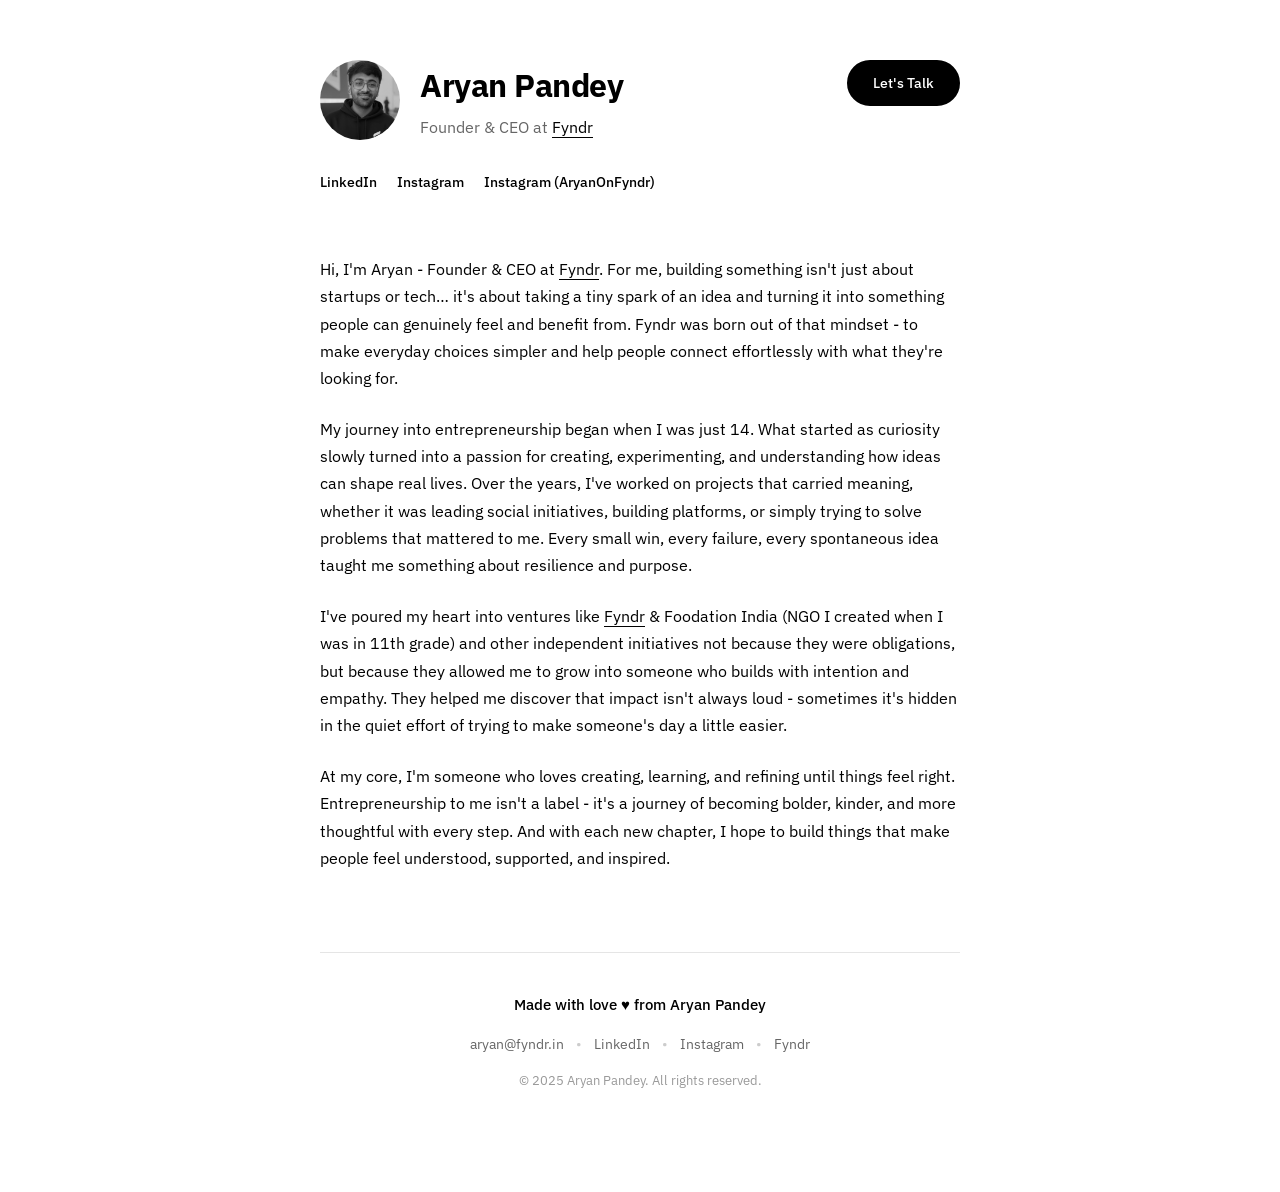
==== index.html @ f98ff325 "first commit" ====
<!DOCTYPE html>
<html lang="en">

<head>
    <meta charset="UTF-8">
    <meta name="viewport" content="width=device-width, initial-scale=1.0">
    <title>Aryan Pandey</title>
    <meta name="description"
        content="Hi, I'm Aryan - Founder & CEO at Fyndr. Building something isn't just about startups or tech… it's about taking a tiny spark of an idea and turning it into something people can genuinely feel and benefit from.">
    <link rel="preconnect" href="https://fonts.googleapis.com">
    <link rel="preconnect" href="https://fonts.gstatic.com" crossorigin>
    <link href="https://fonts.googleapis.com/css2?family=IBM+Plex+Sans:wght@400;500;600;700&display=swap"
        rel="stylesheet">
    <link rel="stylesheet" href="style.css">
</head>

<body>
    <div class="container">
        <!-- Header with CTA -->
        <header class="header">
            <div class="header-content">
                <div class="profile-section">
                    <img src="aryan.png" alt="Aryan Pandey" class="profile-image">
                    <div class="profile-info">
                        <h1 class="name">Aryan Pandey</h1>
                        <p class="tagline">Founder & CEO at <a href="https://fyndr.in" target="_blank"
                                rel="noopener noreferrer">Fyndr</a></p>
                    </div>
                </div>

                <!-- CTA Button - Top Right -->
                <a href="https://calendar.google.com/calendar/appointments/schedules/AcZssZ0Wq434iGRXmxWW8TnCxsLDe1CshMpiDgrdRiLkT8-IsBlmLB_USMB3sFmaJnd84EAu_FvEIkn9"
                    target="_blank" rel="noopener noreferrer" class="cta-button">Let's Talk</a>
            </div>

            <!-- Social Links -->
            <div class="social-links">
                <a href="https://www.linkedin.com/in/aryanpandey613/" target="_blank" rel="noopener noreferrer"
                    aria-label="LinkedIn">LinkedIn</a>
                <a href="https://www.instagram.com/aryanpande.y" target="_blank" rel="noopener noreferrer"
                    aria-label="Instagram">Instagram</a>
                <a href="https://www.instagram.com/aryanonfyndr" target="_blank" rel="noopener noreferrer"
                    aria-label="Instagram Fyndr">Instagram (AryanOnFyndr)</a>
            </div>
        </header>

        <!-- Main Content -->
        <main class="content">
            <p>Hi, I'm Aryan - Founder & CEO at <a href="https://fyndr.in" target="_blank"
                    rel="noopener noreferrer">Fyndr</a>. For me, building something isn't just about startups or tech…
                it's about taking a tiny spark of an idea and turning it into something people can genuinely feel and
                benefit from. Fyndr was born out of that mindset - to make everyday choices simpler and help people
                connect effortlessly with what they're looking for.</p>

            <p>My journey into entrepreneurship began when I was just 14. What started as curiosity slowly turned into a
                passion for creating, experimenting, and understanding how ideas can shape real lives. Over the years,
                I've worked on projects that carried meaning, whether it was leading social initiatives, building
                platforms, or simply trying to solve problems that mattered to me. Every small win, every failure, every
                spontaneous idea taught me something about resilience and purpose.</p>

            <p>I've poured my heart into ventures like <a href="https://fyndr.in" target="_blank"
                    rel="noopener noreferrer">Fyndr</a> & Foodation India (NGO I created when I was in 11th grade) and
                other independent initiatives not because they were obligations, but because they allowed me to grow
                into someone who builds with intention and empathy. They helped me discover that impact isn't always
                loud - sometimes it's hidden in the quiet effort of trying to make someone's day a little easier.</p>

            <p>At my core, I'm someone who loves creating, learning, and refining until things feel right.
                Entrepreneurship to me isn't a label - it's a journey of becoming bolder, kinder, and more thoughtful
                with every step. And with each new chapter, I hope to build things that make people feel understood,
                supported, and inspired.</p>
        </main>

        <!-- Footer -->
        <footer class="footer">
            <div class="footer-content">
                <p class="footer-text">Made with love ♥ from Aryan Pandey</p>
                <div class="footer-links">
                    <a href="mailto:aryan@fyndr.in">aryan@fyndr.in</a>
                    <span class="separator">•</span>
                    <a href="https://www.linkedin.com/in/aryanpandey613/" target="_blank"
                        rel="noopener noreferrer">LinkedIn</a>
                    <span class="separator">•</span>
                    <a href="https://www.instagram.com/aryanpande.y" target="_blank"
                        rel="noopener noreferrer">Instagram</a>
                    <span class="separator">•</span>
                    <a href="https://fyndr.in" target="_blank" rel="noopener noreferrer">Fyndr</a>
                </div>
                <p class="footer-copyright">© 2025 Aryan Pandey. All rights reserved.</p>
            </div>
        </footer>
    </div>
</body>

</html>
---- style.css ----
/* ===== Reset & Base ===== */
* {
    margin: 0;
    padding: 0;
    box-sizing: border-box;
}

html {
    scroll-behavior: smooth;
}

body {
    font-family: 'IBM Plex Sans', -apple-system, BlinkMacSystemFont, 'Segoe UI', sans-serif;
    background-color: #ffffff;
    color: #000000;
    line-height: 1.6;
    -webkit-font-smoothing: antialiased;
    -moz-osx-font-smoothing: grayscale;
}

/* ===== Container ===== */
.container {
    max-width: 680px;
    margin: 0 auto;
    padding: 60px 20px;
}

/* ===== Header ===== */
.header {
    margin-bottom: 60px;
}

.header-content {
    display: flex;
    justify-content: space-between;
    align-items: flex-start;
    margin-bottom: 30px;
    gap: 20px;
}

.profile-section {
    display: flex;
    align-items: center;
    gap: 20px;
    flex: 1;
}

.profile-image {
    width: 80px;
    height: 80px;
    border-radius: 50%;
    object-fit: cover;
}

.profile-info {
    flex: 1;
}

.name {
    font-size: 32px;
    font-weight: 700;
    margin-bottom: 4px;
    color: #000000;
    letter-spacing: -0.5px;
}

.tagline {
    font-size: 16px;
    color: #666666;
    font-weight: 400;
}

.tagline a {
    color: #000000;
    text-decoration: none;
    border-bottom: 1px solid #000000;
}

.tagline a:hover {
    opacity: 0.6;
}

/* ===== Social Links ===== */
.social-links {
    display: flex;
    gap: 20px;
    flex-wrap: wrap;
}

.social-links a {
    color: #000000;
    text-decoration: none;
    font-size: 14px;
    font-weight: 500;
    padding-bottom: 2px;
    border-bottom: 1px solid transparent;
    transition: border-color 0.2s ease;
}

.social-links a:hover {
    border-bottom-color: #000000;
}

/* ===== Main Content ===== */
.content {
    font-size: 16px;
    line-height: 1.7;
    color: #000000;
    margin-bottom: 80px;
}

.content p {
    margin-bottom: 24px;
}

.content p:last-of-type {
    margin-bottom: 0;
}

.content a {
    color: #000000;
    text-decoration: none;
    border-bottom: 1px solid #000000;
}

.content a:hover {
    opacity: 0.6;
}

/* ===== CTA Button ===== */
.cta-button {
    display: inline-block;
    padding: 10px 24px;
    background-color: #000000;
    color: #ffffff;
    text-decoration: none;
    font-size: 14px;
    font-weight: 500;
    border-radius: 50px;
    transition: all 0.3s ease;
    border: 2px solid #000000;
    white-space: nowrap;
}

.cta-button:hover {
    background-color: #ffffff;
    color: #000000;
    transform: translateY(-2px);
    box-shadow: 0 4px 12px rgba(0, 0, 0, 0.15);
}

/* ===== Footer ===== */
.footer {
    border-top: 1px solid #e5e5e5;
    padding-top: 40px;
    padding-bottom: 40px;
    margin-top: 60px;
}

.footer-content {
    text-align: center;
}

.footer-text {
    font-size: 15px;
    color: #000000;
    font-weight: 500;
    margin-bottom: 16px;
}

.footer-links {
    display: flex;
    justify-content: center;
    align-items: center;
    gap: 12px;
    margin-bottom: 16px;
    flex-wrap: wrap;
}

.footer-links a {
    color: #666666;
    text-decoration: none;
    font-size: 14px;
    transition: color 0.2s ease;
}

.footer-links a:hover {
    color: #000000;
}

.footer-links .separator {
    color: #cccccc;
    font-size: 14px;
}

.footer-copyright {
    font-size: 13px;
    color: #999999;
}

/* ===== Responsive ===== */
@media (max-width: 640px) {
    .container {
        padding: 40px 20px;
    }

    .header {
        margin-bottom: 40px;
    }

    .header-content {
        flex-direction: column;
        align-items: stretch;
    }

    .profile-section {
        margin-bottom: 20px;
    }

    .profile-image {
        width: 70px;
        height: 70px;
    }

    .name {
        font-size: 24px;
    }

    .tagline {
        font-size: 15px;
    }

    .social-links {
        gap: 16px;
        margin-bottom: 20px;
    }

    .content {
        font-size: 15px;
        margin-bottom: 60px;
    }

    .cta-button {
        width: 100%;
        text-align: center;
        padding: 12px 24px;
    }

    .footer {
        margin-top: 40px;
        padding-top: 30px;
        padding-bottom: 30px;
    }

    .footer-text {
        font-size: 14px;
    }

    .footer-links {
        gap: 8px;
    }

    .footer-links a {
        font-size: 13px;
    }

    .footer-copyright {
        font-size: 12px;
    }
}

/* ===== Selection ===== */
::selection {
    background-color: #000000;
    color: #ffffff;
}

::-moz-selection {
    background-color: #000000;
    color: #ffffff;
}
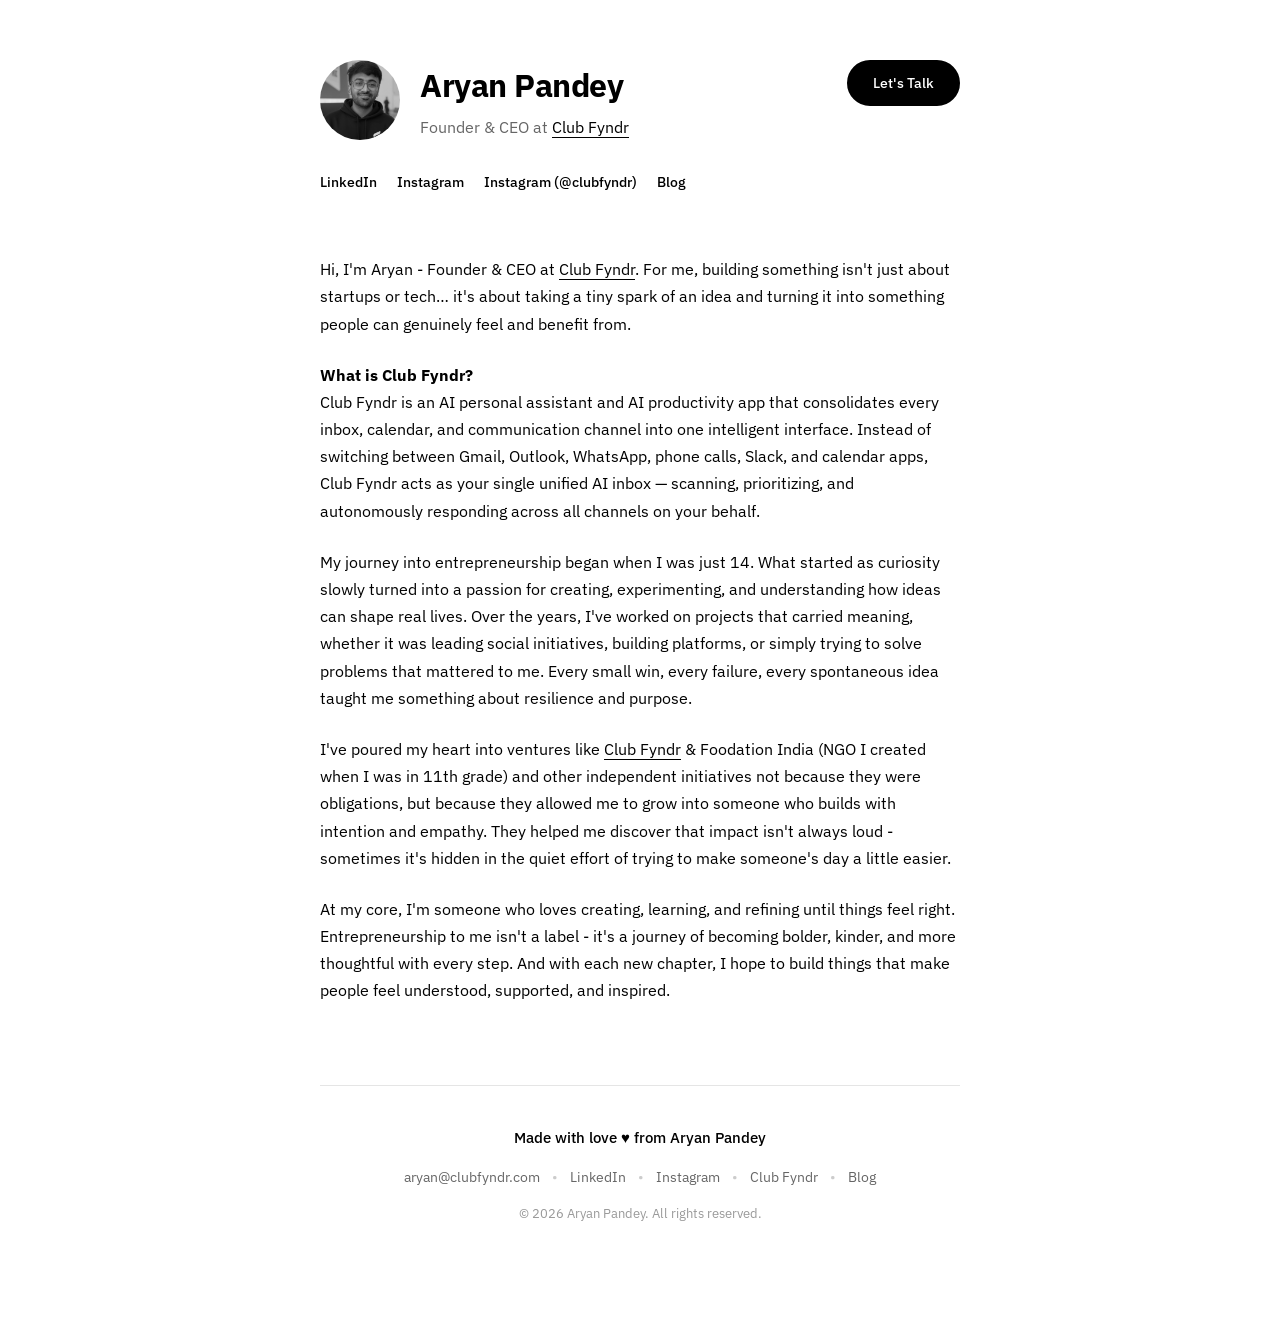
==== commit af94c481: "blogs" ====
--- a/index.html
+++ b/index.html
@@ -6,7 +6,7 @@
     <meta name="viewport" content="width=device-width, initial-scale=1.0">
     <title>Aryan Pandey</title>
     <meta name="description"
-        content="Hi, I'm Aryan - Founder & CEO at Fyndr. Building something isn't just about startups or tech… it's about taking a tiny spark of an idea and turning it into something people can genuinely feel and benefit from.">
+        content="Hi, I'm Aryan - Founder & CEO at Club Fyndr. Building something isn't just about startups or tech… it's about taking a tiny spark of an idea and turning it into something people can genuinely feel and benefit from.">
     <link rel="preconnect" href="https://fonts.googleapis.com">
     <link rel="preconnect" href="https://fonts.gstatic.com" crossorigin>
     <link href="https://fonts.googleapis.com/css2?family=IBM+Plex+Sans:wght@400;500;600;700&display=swap"
@@ -23,8 +23,8 @@
                     <img src="aryan.png" alt="Aryan Pandey" class="profile-image">
                     <div class="profile-info">
                         <h1 class="name">Aryan Pandey</h1>
-                        <p class="tagline">Founder & CEO at <a href="https://fyndr.in" target="_blank"
-                                rel="noopener noreferrer">Fyndr</a></p>
+                        <p class="tagline">Founder & CEO at <a href="https://clubfyndr.com" target="_blank"
+                                rel="noopener noreferrer">Club Fyndr</a></p>
                     </div>
                 </div>
 
@@ -39,18 +39,25 @@
                     aria-label="LinkedIn">LinkedIn</a>
                 <a href="https://www.instagram.com/aryanpande.y" target="_blank" rel="noopener noreferrer"
                     aria-label="Instagram">Instagram</a>
-                <a href="https://www.instagram.com/aryanonfyndr" target="_blank" rel="noopener noreferrer"
-                    aria-label="Instagram Fyndr">Instagram (AryanOnFyndr)</a>
+                <a href="https://www.instagram.com/clubfyndr" target="_blank" rel="noopener noreferrer"
+                    aria-label="Instagram Club Fyndr">Instagram (@clubfyndr)</a>
+                <a href="blogs/">Blog</a>
             </div>
         </header>
 
         <!-- Main Content -->
         <main class="content">
-            <p>Hi, I'm Aryan - Founder & CEO at <a href="https://fyndr.in" target="_blank"
-                    rel="noopener noreferrer">Fyndr</a>. For me, building something isn't just about startups or tech…
+            <p>Hi, I'm Aryan - Founder & CEO at <a href="https://clubfyndr.com" target="_blank"
+                    rel="noopener noreferrer">Club Fyndr</a>. For me, building something isn't just about startups or
+                tech…
                 it's about taking a tiny spark of an idea and turning it into something people can genuinely feel and
-                benefit from. Fyndr was born out of that mindset - to make everyday choices simpler and help people
-                connect effortlessly with what they're looking for.</p>
+                benefit from.</p>
+
+            <p><strong>What is Club Fyndr?</strong><br>
+                Club Fyndr is an AI personal assistant and AI productivity app that consolidates every inbox, calendar,
+                and communication channel into one intelligent interface. Instead of switching between Gmail, Outlook,
+                WhatsApp, phone calls, Slack, and calendar apps, Club Fyndr acts as your single unified AI inbox —
+                scanning, prioritizing, and autonomously responding across all channels on your behalf.</p>
 
             <p>My journey into entrepreneurship began when I was just 14. What started as curiosity slowly turned into a
                 passion for creating, experimenting, and understanding how ideas can shape real lives. Over the years,
@@ -58,8 +65,9 @@
                 platforms, or simply trying to solve problems that mattered to me. Every small win, every failure, every
                 spontaneous idea taught me something about resilience and purpose.</p>
 
-            <p>I've poured my heart into ventures like <a href="https://fyndr.in" target="_blank"
-                    rel="noopener noreferrer">Fyndr</a> & Foodation India (NGO I created when I was in 11th grade) and
+            <p>I've poured my heart into ventures like <a href="https://clubfyndr.com" target="_blank"
+                    rel="noopener noreferrer">Club Fyndr</a> & Foodation India (NGO I created when I was in 11th grade)
+                and
                 other independent initiatives not because they were obligations, but because they allowed me to grow
                 into someone who builds with intention and empathy. They helped me discover that impact isn't always
                 loud - sometimes it's hidden in the quiet effort of trying to make someone's day a little easier.</p>
@@ -75,7 +83,7 @@
             <div class="footer-content">
                 <p class="footer-text">Made with love ♥ from Aryan Pandey</p>
                 <div class="footer-links">
-                    <a href="mailto:aryan@fyndr.in">aryan@fyndr.in</a>
+                    <a href="mailto:aryan@clubfyndr.com">aryan@clubfyndr.com</a>
                     <span class="separator">•</span>
                     <a href="https://www.linkedin.com/in/aryanpandey613/" target="_blank"
                         rel="noopener noreferrer">LinkedIn</a>
@@ -83,9 +91,11 @@
                     <a href="https://www.instagram.com/aryanpande.y" target="_blank"
                         rel="noopener noreferrer">Instagram</a>
                     <span class="separator">•</span>
-                    <a href="https://fyndr.in" target="_blank" rel="noopener noreferrer">Fyndr</a>
+                    <a href="https://clubfyndr.com" target="_blank" rel="noopener noreferrer">Club Fyndr</a>
+                    <span class="separator">•</span>
+                    <a href="blogs/">Blog</a>
                 </div>
-                <p class="footer-copyright">© 2025 Aryan Pandey. All rights reserved.</p>
+                <p class="footer-copyright">© 2026 Aryan Pandey. All rights reserved.</p>
             </div>
         </footer>
     </div>
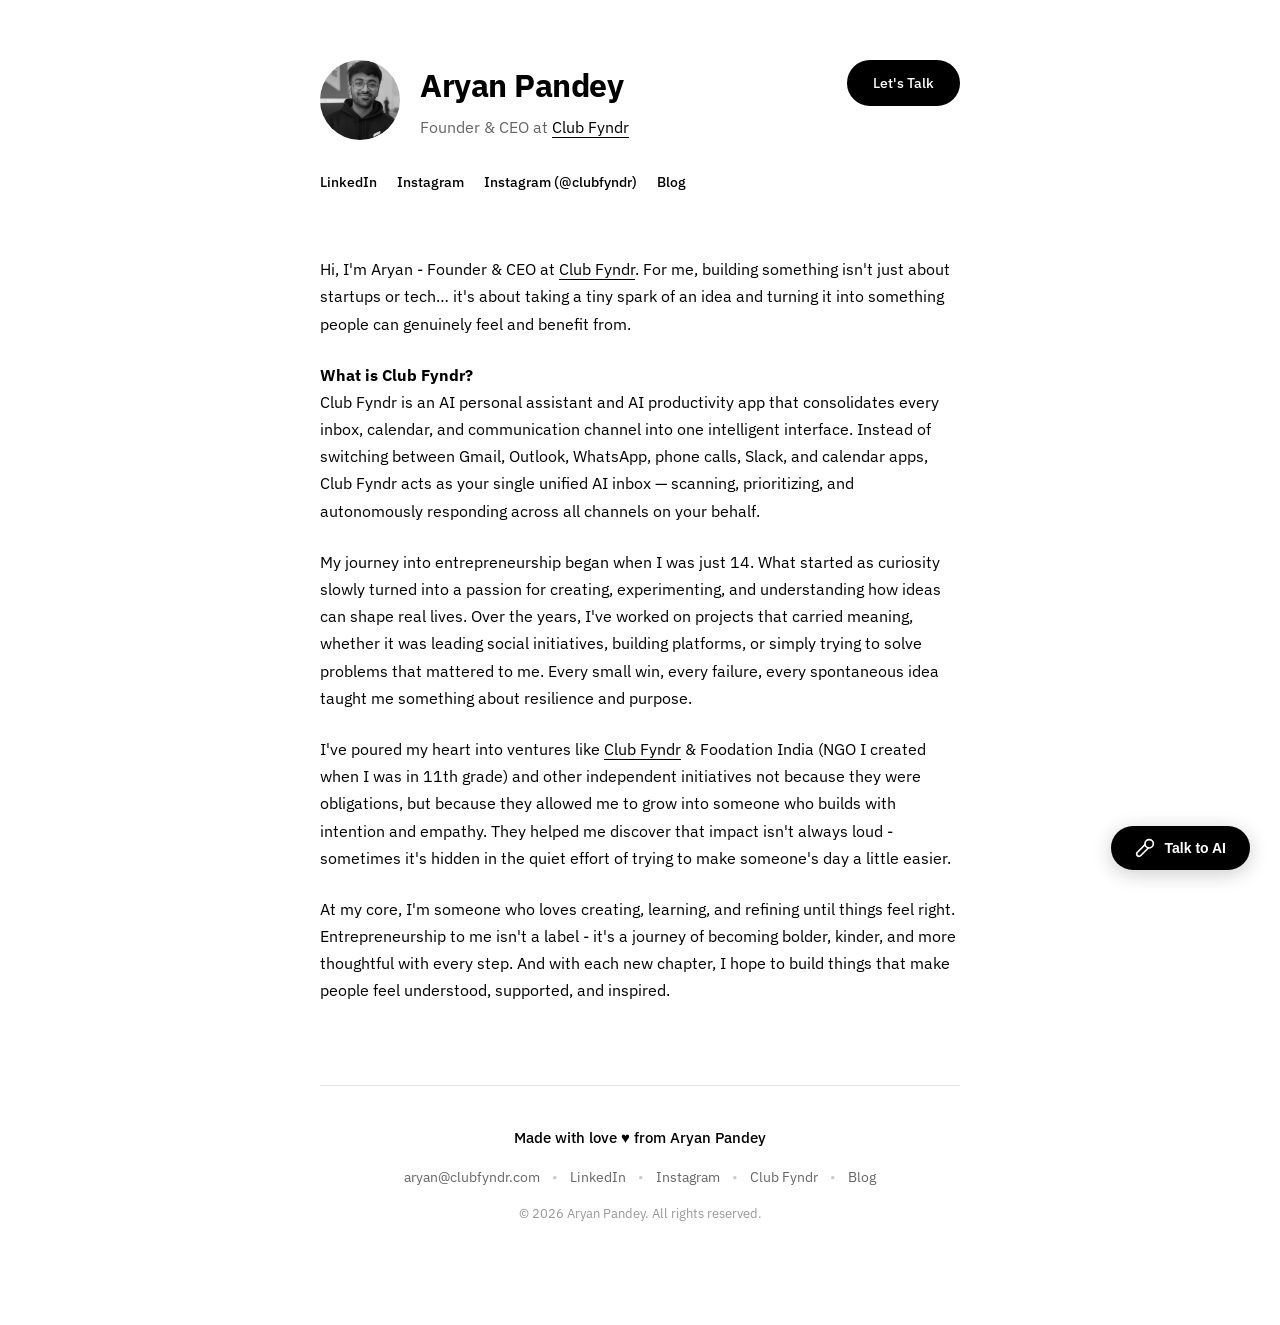
==== commit 1775d607: "ai" ====
--- a/index.html
+++ b/index.html
@@ -2,6 +2,15 @@
 <html lang="en">
 
 <head>
+    <!-- Google tag (gtag.js) -->
+    <script async src="https://www.googletagmanager.com/gtag/js?id=G-G1ZYL89F3D"></script>
+    <script>
+      window.dataLayer = window.dataLayer || [];
+      function gtag(){dataLayer.push(arguments);}
+      gtag('js', new Date());
+
+      gtag('config', 'G-G1ZYL89F3D');
+    </script>
     <meta charset="UTF-8">
     <meta name="viewport" content="width=device-width, initial-scale=1.0">
     <title>Aryan Pandey</title>
@@ -99,6 +108,35 @@
             </div>
         </footer>
     </div>
+
+    <!-- AI Chat Prank Feature -->
+    <div class="ai-widget-container">
+        <button id="ai-launcher" class="ai-launcher" aria-label="Talk to AI">
+            <svg xmlns="http://www.w3.org/2000/svg" width="24" height="24" viewBox="0 0 24 24" fill="none" stroke="currentColor" stroke-width="2" stroke-linecap="round" stroke-linejoin="round"><path d="m12 8-9.04 9.06a2.82 2.82 0 1 0 3.98 3.98L16 12"/><circle cx="17" cy="7" r="5"/></svg>
+            <span>Talk to AI</span>
+        </button>
+
+        <div id="ai-modal" class="ai-modal hidden">
+            <div class="ai-modal-header">
+                <div class="ai-status">
+                    <div class="status-dot"></div>
+                    <span>Aryan's AI</span>
+                </div>
+                <button id="close-ai" class="close-ai">&times;</button>
+            </div>
+            <div id="ai-content" class="ai-content">
+                <div class="captcha-container">
+                    <p>Before talking to AI, confirm that you are human.</p>
+                    <button id="verify-human" class="captcha-box">
+                        <div class="checkbox"></div>
+                        <span>I'm not a robot</span>
+                    </button>
+                </div>
+            </div>
+        </div>
+    </div>
+
+    <script src="script.js"></script>
 </body>
 
 </html>
--- a/style.css
+++ b/style.css
@@ -278,4 +278,224 @@
 ::-moz-selection {
     background-color: #000000;
     color: #ffffff;
+}
+
+/* ===== AI Widget ===== */
+.ai-widget-container {
+    position: fixed;
+    bottom: 30px;
+    right: 30px;
+    z-index: 1000;
+    font-family: inherit;
+}
+
+.ai-launcher {
+    display: flex;
+    align-items: center;
+    gap: 10px;
+    padding: 12px 24px;
+    background: #000000;
+    color: #ffffff;
+    border: none;
+    border-radius: 50px;
+    cursor: pointer;
+    box-shadow: 0 4px 20px rgba(0, 0, 0, 0.2);
+    transition: all 0.3s cubic-bezier(0.4, 0, 0.2, 1);
+}
+
+.ai-launcher:hover {
+    transform: translateY(-4px) scale(1.02);
+    box-shadow: 0 8px 30px rgba(0, 0, 0, 0.3);
+}
+
+.ai-launcher svg {
+    width: 20px;
+    height: 20px;
+}
+
+.ai-launcher span {
+    font-weight: 600;
+    font-size: 14px;
+}
+
+.ai-modal {
+    position: absolute;
+    bottom: 80px;
+    right: 0;
+    width: 350px;
+    background: rgba(255, 255, 255, 0.85);
+    backdrop-filter: blur(20px);
+    -webkit-backdrop-filter: blur(20px);
+    border: 1px solid rgba(0, 0, 0, 0.1);
+    border-radius: 20px;
+    box-shadow: 0 20px 50px rgba(0, 0, 0, 0.15);
+    overflow: hidden;
+    transition: all 0.4s cubic-bezier(0.4, 0, 0.2, 1);
+    opacity: 1;
+    transform: translateY(0);
+}
+
+.ai-modal.hidden {
+    opacity: 0;
+    transform: translateY(20px) scale(0.95);
+    pointer-events: none;
+}
+
+.ai-modal-header {
+    background: rgba(0, 0, 0, 0.03);
+    padding: 16px 20px;
+    display: flex;
+    justify-content: space-between;
+    align-items: center;
+    border-bottom: 1px solid rgba(0, 0, 0, 0.05);
+}
+
+.ai-status {
+    display: flex;
+    align-items: center;
+    gap: 8px;
+    font-weight: 600;
+    font-size: 14px;
+}
+
+.status-dot {
+    width: 8px;
+    height: 8px;
+    background: #10b981;
+    border-radius: 50%;
+    box-shadow: 0 0 10px rgba(16, 185, 129, 0.5);
+    animation: pulse 2s infinite;
+}
+
+@keyframes pulse {
+    0% { transform: scale(0.95); box-shadow: 0 0 0 0 rgba(16, 185, 129, 0.7); }
+    70% { transform: scale(1); box-shadow: 0 0 0 8px rgba(16, 185, 129, 0); }
+    100% { transform: scale(0.95); box-shadow: 0 0 0 0 rgba(16, 185, 129, 0); }
+}
+
+.close-ai {
+    background: none;
+    border: none;
+    font-size: 24px;
+    color: #666;
+    cursor: pointer;
+    padding: 0;
+    line-height: 1;
+}
+
+.close-ai:hover { color: #000; }
+
+.ai-content {
+    padding: 30px 20px;
+    min-height: 200px;
+    display: flex;
+    flex-direction: column;
+    justify-content: center;
+    align-items: center;
+    text-align: center;
+}
+
+.captcha-container p {
+    font-size: 15px;
+    margin-bottom: 20px;
+    color: #333;
+}
+
+.captcha-box {
+    display: flex;
+    align-items: center;
+    gap: 12px;
+    background: #f9f9f9;
+    padding: 12px 20px;
+    border: 1px solid #d1d1d1;
+    border-radius: 8px;
+    cursor: pointer;
+    transition: background 0.2s;
+    width: 220px;
+    margin: 0 auto;
+}
+
+.captcha-box:hover {
+    background: #f1f1f1;
+}
+
+.checkbox {
+    width: 24px;
+    height: 24px;
+    border: 2px solid #ccc;
+    border-radius: 4px;
+    background: #fff;
+    position: relative;
+    transition: all 0.2s;
+}
+
+.captcha-box.loading .checkbox {
+    border: 2px solid rgba(0, 0, 0, 0.1);
+    border-top-color: #000;
+    border-radius: 50%;
+    animation: spin 0.8s linear infinite;
+    background: transparent;
+}
+
+.captcha-box.loading .checkbox::after {
+    display: none;
+}
+
+.captcha-box.checked .checkbox {
+    background: #4caf50;
+    border-color: #4caf50;
+}
+
+.captcha-box.checked .checkbox::after {
+    content: '✓';
+    color: white;
+    position: absolute;
+    top: 50%;
+    left: 50%;
+    transform: translate(-50%, -50%);
+    font-size: 14px;
+}
+
+.captcha-box span {
+    font-size: 14px;
+    color: #555;
+    font-family: sans-serif;
+}
+
+.loading-spinner {
+    width: 40px;
+    height: 40px;
+    border: 3px solid rgba(0, 0, 0, 0.1);
+    border-top: 3px solid #000;
+    border-radius: 50%;
+    animation: spin 1s linear infinite;
+}
+
+@keyframes spin {
+    0% { transform: rotate(0deg); }
+    100% { transform: rotate(360deg); }
+}
+
+.prank-text {
+    font-size: 18px;
+    font-weight: 500;
+    color: #000;
+    line-height: 1.5;
+    animation: fadeIn 0.5s ease forwards;
+}
+
+@keyframes fadeIn {
+    from { opacity: 0; transform: translateY(10px); }
+    to { opacity: 1; transform: translateY(0); }
+}
+
+@media (max-width: 640px) {
+    .ai-widget-container {
+        bottom: 20px;
+        right: 20px;
+    }
+    .ai-modal {
+        width: calc(100vw - 40px);
+        bottom: 70px;
+    }
 }
